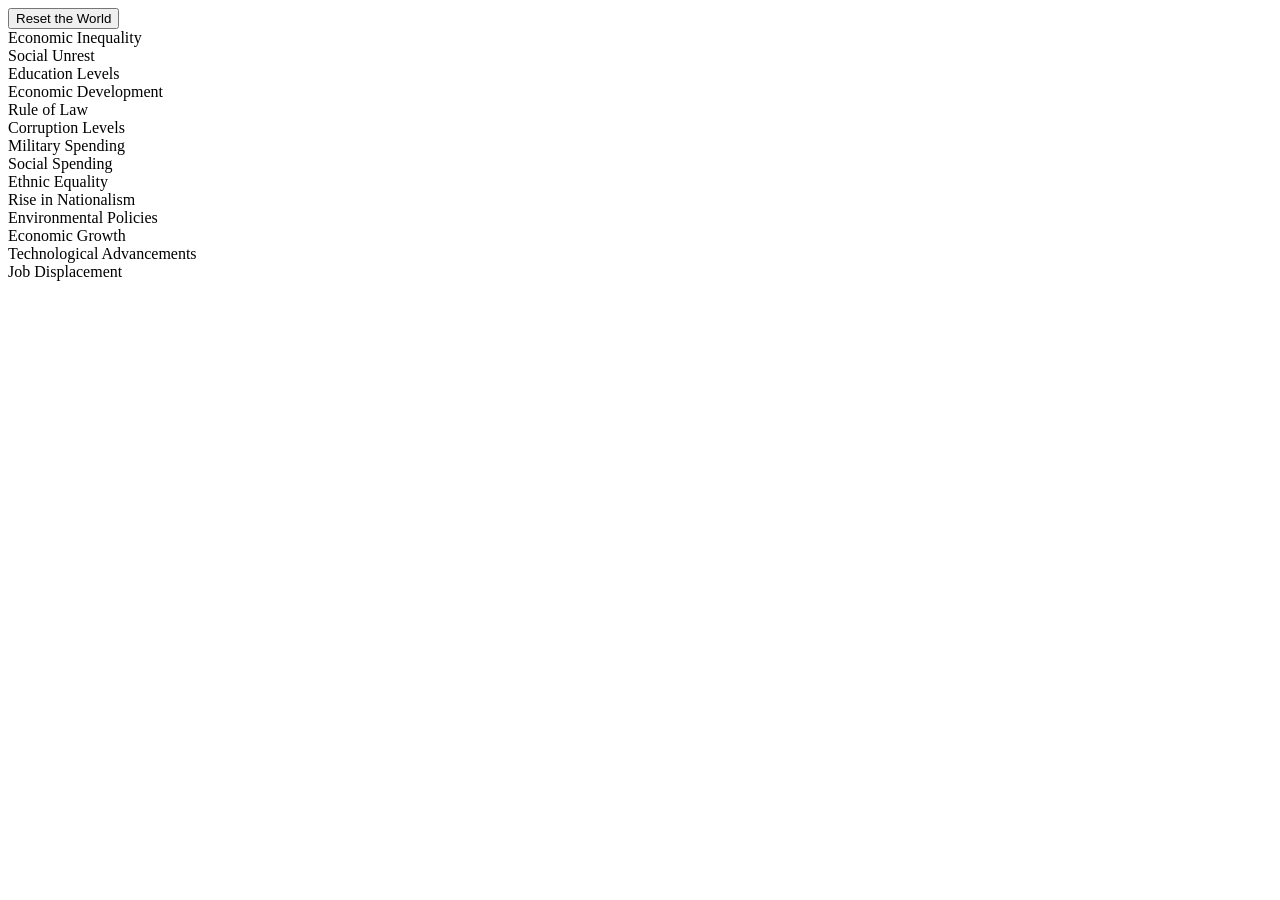
==== index.html @ 7289b60b "Add files via upload" ====
<!DOCTYPE html>
<html>

<head>
    <title>Correlation Inputs</title>
    <link rel="stylesheet" type="text/css" href="styles.css">
</head>

<body>
    <div class="grid-container">

        <div class="grid-item">
            <button onclick="initialFill()">Reset the World</button>
        </div>
        
        <div class="grid-item">
            <div class="capacity-bar bar">
                <div id="EI" class="filled-portion filled"></div>
                <div class="label">Economic Inequality</div>
            </div>
        </div>

        <div class="grid-item">
            <div class="capacity-bar bar">
                <div id="SU" class="filled-portion filled"></div>
                <div class="label">Social Unrest</div>
            </div>
        </div>

        <div class="grid-item">
            <div class="capacity-bar bar">
                <div id="EL" class="filled-portion filled"></div>
                <div class="label">Education Levels</div>
            </div>
        </div>

        <div class="grid-item">
            <div class="capacity-bar bar">
                <div id="ED" class="filled-portion filled"></div>
                <div class="label">Economic Development</div>
            </div>
        </div>

        <div class="grid-item">
            <div class="capacity-bar bar">
                <div id="RL" class="filled-portion filled"></div>
                <div class="label">Rule of Law</div>
            </div>
        </div>

        <div class="grid-item">
            <div class="capacity-bar bar">
                <div id="CL" class="filled-portion filled"></div>
                <div class="label">Corruption Levels</div>
            </div>
        </div>

        <div class="grid-item">
            <div class="capacity-bar bar">
                <div id="MS" class="filled-portion filled"></div>
                <div class="label">Military Spending</div>
            </div>
        </div>

        <div class="grid-item">
            <div class="capacity-bar bar">
                <div id="SS" class="filled-portion filled"></div>
                <div class="label">Social Spending</div>
            </div>
        </div>

        <div class="grid-item">
            <div class="capacity-bar bar">
                <div id="EE" class="filled-portion filled"></div>
                <div class="label">Ethnic Equality</div>
            </div>
        </div>

        <div class="grid-item">
            <div class="capacity-bar bar">
                <div id="RN" class="filled-portion filled"></div>
                <div class="label">Rise in Nationalism</div>
            </div>
        </div>

        <div class="grid-item">
            <div class="capacity-bar bar">
                <div id="EP" class="filled-portion filled"></div>
                <div class="label">Environmental Policies</div>
            </div>
        </div>

        <div class="grid-item">
            <div class="capacity-bar bar">
                <div id="EG" class="filled-portion filled"></div>
                <div class="label">Economic Growth</div>
            </div>
        </div>

        <div class="grid-item">
            <div class="capacity-bar bar">
                <div id="TA" class="filled-portion filled"></div>
                <div class="label">Technological Advancements</div>
            </div>
        </div>

        <div class="grid-item">
            <div class="capacity-bar bar">
                <div id="JD" class="filled-portion filled"></div>
                <div class="label">Job Displacement</div>
            </div>
        </div>

    </div>
    <script src="script.js"></script>
</body>

</html>
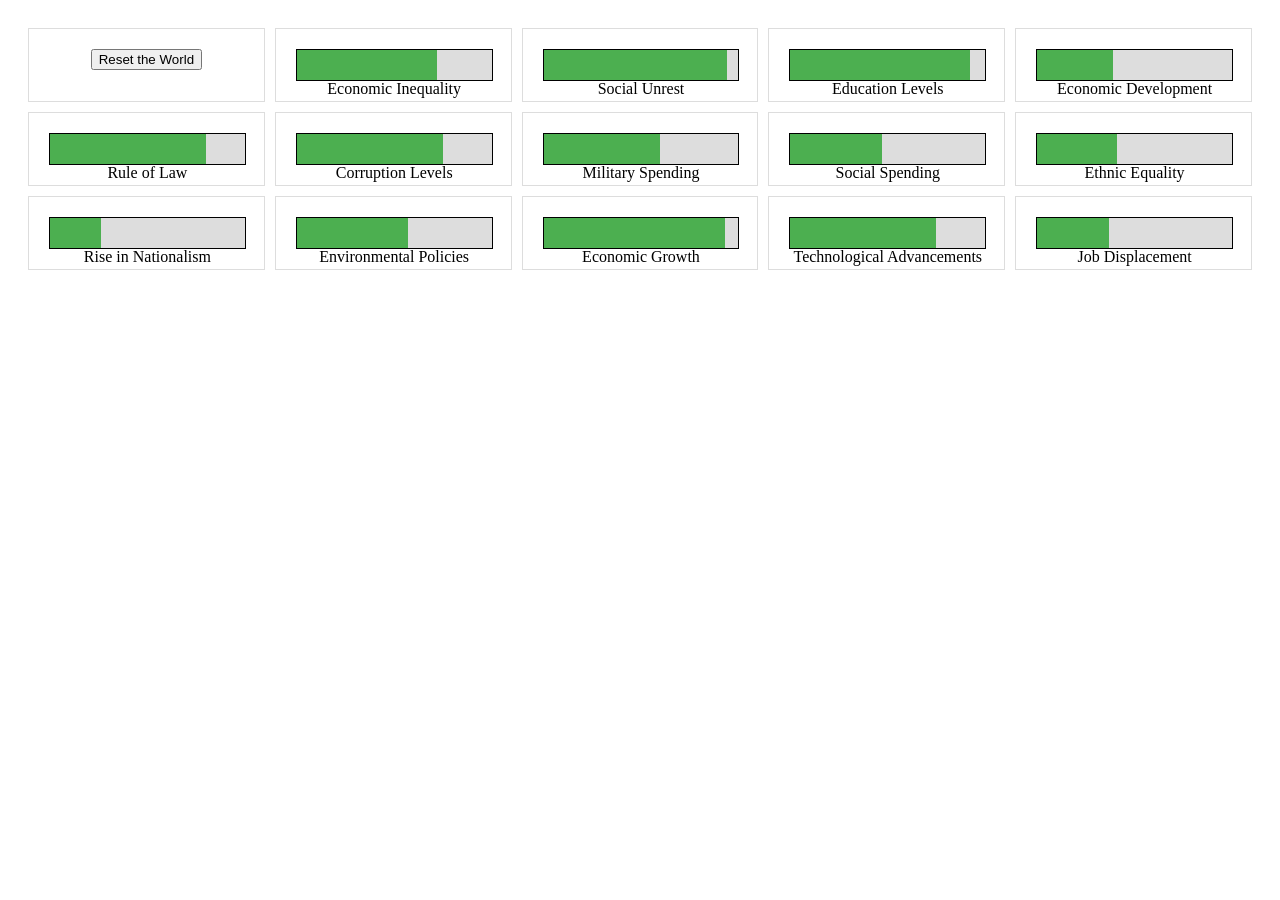
==== commit 53f8d47c: "Add files via upload" ====
--- a/index.html
+++ b/index.html
@@ -1,9 +1,13 @@
 <!DOCTYPE html>
 <html>
+
+
+
 
 <head>
     <title>Correlation Inputs</title>
     <link rel="stylesheet" type="text/css" href="styles.css">
+    <meta name="viewport" content="width=device-width, initial-scale=1.0">
 </head>
 
 <body>
--- a/styles.css
+++ b/styles.css
@@ -0,0 +1,34 @@
+.grid-container {
+    display: grid;
+    grid-gap: 10px;
+    grid-template-columns: repeat(auto-fill, minmax(200px, 1fr));
+    padding: 20px;
+}
+
+.grid-item {
+    border: 1px solid #ddd;
+    padding: 20px;
+    text-align: center;
+}
+
+input {
+    width: 100%;
+    padding: 10px;
+}
+
+.bar {
+    width: 100%;
+    height: 30px;
+    border: 1px solid #000;
+    background-color: #ddd;
+}
+
+.filled {
+    height: 30px;
+    background-color: #4caf50;
+    width: 0;
+}
+
+.label {
+    width: 100%;
+}
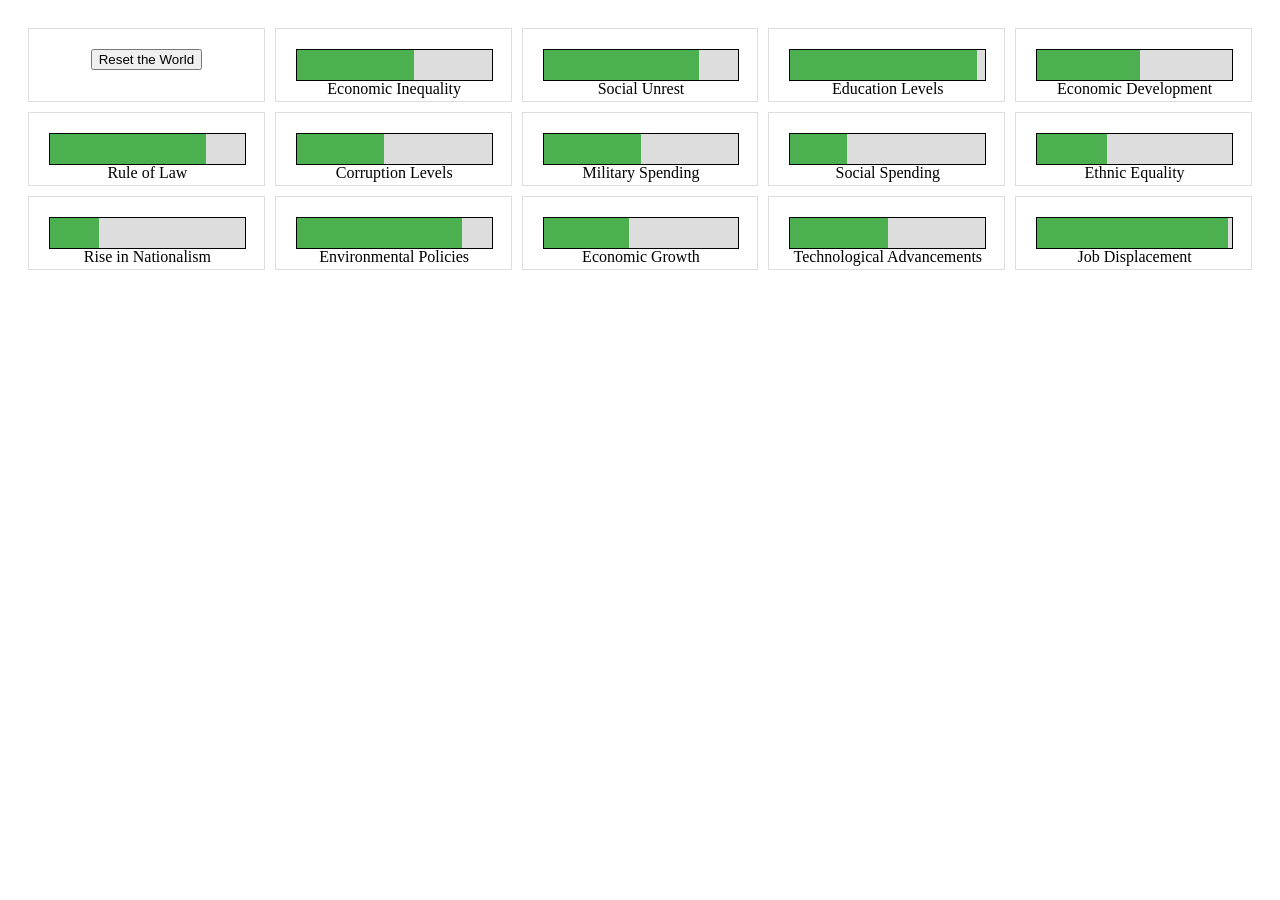
==== commit a40f3046: "Add files via upload" ====
--- a/index.html
+++ b/index.html
@@ -14,7 +14,7 @@
     <div class="grid-container">
 
         <div class="grid-item">
-            <button onclick="initialFill()">Reset the World</button>
+            <button onclick="initialFill()" id="reset">Reset the World</button>
         </div>
         
         <div class="grid-item">
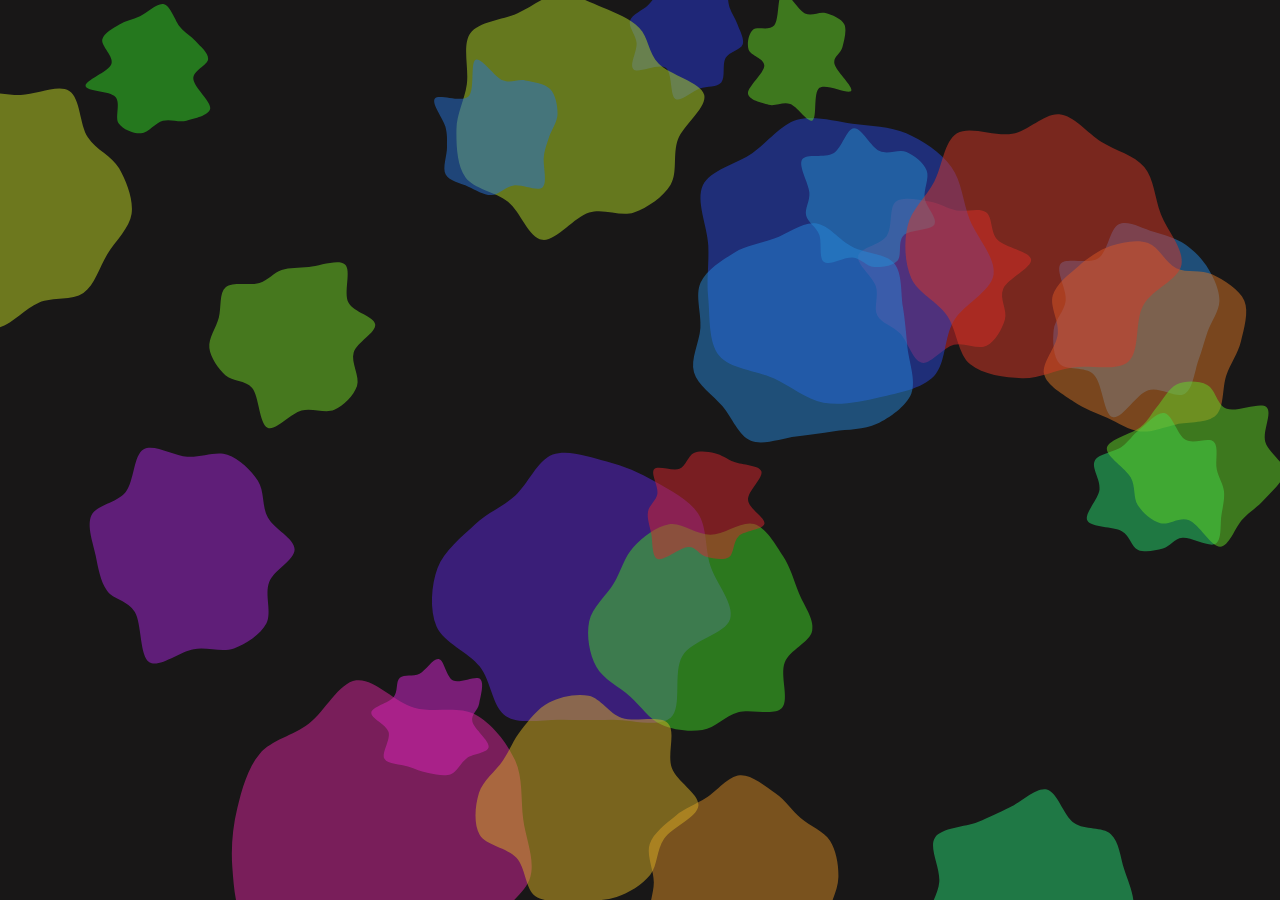
==== commit c5c027b2: "Update and rename biomorphic2.html to index.html" ====
--- a/index.html
+++ b/index.html
@@ -1,122 +1,144 @@
 <!DOCTYPE html>
-<html>
+<html lang="en">
+<head>
+    <meta charset="UTF-8">
+    <title>Animated Biomorphic Pattern - Smooth Shapes</title>
+    <style>
+        /* Ensure the canvas covers the full viewport */
+        body, html {
+            margin: 0;
+            padding: 0;
+            background-color: rgb(24, 23, 23);
+            overflow: hidden;
+        }
+        canvas {
+            display: block;
+        }
+    </style>
+</head>
+<body>
 
+    <!-- Fullscreen Canvas -->
+    <canvas id="canvas"></canvas>
 
+    <script>
+        // Get the canvas element and context
+        const canvas = document.getElementById('canvas');
+        const ctx = canvas.getContext('2d');
 
+        // Resize canvas to fill the browser window dynamically
+        function resizeCanvas() {
+            canvas.width = window.innerWidth;
+            canvas.height = window.innerHeight;
+        }
+        window.addEventListener('resize', resizeCanvas);
+        resizeCanvas();
 
-<head>
-    <title>Correlation Inputs</title>
-    <link rel="stylesheet" type="text/css" href="styles.css">
-    <meta name="viewport" content="width=device-width, initial-scale=1.0">
-</head>
+        // Number of amoeba shapes
+        const amoebaCount = 25;
+        const amoebas = [];
 
-<body>
-    <div class="grid-container">
+        // Create amoeba shapes
+        for (let i = 0; i < amoebaCount; i++) {
+            amoebas.push(createAmoeba());
+        }
 
-        <div class="grid-item">
-            <button onclick="initialFill()" id="reset">Reset the World</button>
-        </div>
-        
-        <div class="grid-item">
-            <div class="capacity-bar bar">
-                <div id="EI" class="filled-portion filled"></div>
-                <div class="label">Economic Inequality</div>
-            </div>
-        </div>
+        // Function to create an amoeba shape
+        function createAmoeba() {
+            const points = [];
+            const pointCount = 16; // Increased number of points for smoother shape
+            const centerX = Math.random() * canvas.width;
+            const centerY = Math.random() * canvas.height;
+            const baseRadius = Math.random() * 100 + 50;
+            const speed = Math.random() * 0.005 + 0.002; // Reduced speed range
+            const offset = Math.random() * 1000;
 
-        <div class="grid-item">
-            <div class="capacity-bar bar">
-                <div id="SU" class="filled-portion filled"></div>
-                <div class="label">Social Unrest</div>
-            </div>
-        </div>
+            // Initialize points
+            for (let i = 0; i < pointCount; i++) {
+                const angle = (Math.PI * 2 / pointCount) * i;
+                points.push({
+                    angle: angle,
+                    baseRadius: baseRadius + Math.random() * 20 - 10,
+                    speed: speed,
+                    offset: offset + i * 10
+                });
+            }
 
-        <div class="grid-item">
-            <div class="capacity-bar bar">
-                <div id="EL" class="filled-portion filled"></div>
-                <div class="label">Education Levels</div>
-            </div>
-        </div>
+            return {
+                centerX: centerX,
+                centerY: centerY,
+                points: points,
+                hue: Math.floor(Math.random() * 360),
+                rotation: Math.random() * Math.PI * 2,
+                rotationSpeed: (Math.random() - 0.5) * 0.002 // Slower rotation
+            };
+        }
 
-        <div class="grid-item">
-            <div class="capacity-bar bar">
-                <div id="ED" class="filled-portion filled"></div>
-                <div class="label">Economic Development</div>
-            </div>
-        </div>
+        // Animation loop
+        function animate() {
+            ctx.clearRect(0, 0, canvas.width, canvas.height);
 
-        <div class="grid-item">
-            <div class="capacity-bar bar">
-                <div id="RL" class="filled-portion filled"></div>
-                <div class="label">Rule of Law</div>
-            </div>
-        </div>
+            // Draw each amoeba
+            for (let amoeba of amoebas) {
+                drawAmoeba(amoeba);
+            }
 
-        <div class="grid-item">
-            <div class="capacity-bar bar">
-                <div id="CL" class="filled-portion filled"></div>
-                <div class="label">Corruption Levels</div>
-            </div>
-        </div>
+            requestAnimationFrame(animate);
+        }
 
-        <div class="grid-item">
-            <div class="capacity-bar bar">
-                <div id="MS" class="filled-portion filled"></div>
-                <div class="label">Military Spending</div>
-            </div>
-        </div>
+        // Function to draw an amoeba shape
+        function drawAmoeba(amoeba) {
+            ctx.save();
+            ctx.translate(amoeba.centerX, amoeba.centerY);
+            ctx.rotate(amoeba.rotation);
+            amoeba.rotation += amoeba.rotationSpeed;
 
-        <div class="grid-item">
-            <div class="capacity-bar bar">
-                <div id="SS" class="filled-portion filled"></div>
-                <div class="label">Social Spending</div>
-            </div>
-        </div>
+            const points = amoeba.points;
+            const timeFactor = 3; // Slower animation
+            const pointPositions = [];
 
-        <div class="grid-item">
-            <div class="capacity-bar bar">
-                <div id="EE" class="filled-portion filled"></div>
-                <div class="label">Ethnic Equality</div>
-            </div>
-        </div>
+            // First, calculate the positions of all points
+            for (let i = 0; i < points.length; i++) {
+                const p = points[i];
 
-        <div class="grid-item">
-            <div class="capacity-bar bar">
-                <div id="RN" class="filled-portion filled"></div>
-                <div class="label">Rise in Nationalism</div>
-            </div>
-        </div>
+                // Calculate the animated radius
+                const radius = p.baseRadius + Math.sin((performance.now() / timeFactor) * p.speed + p.offset) * 10;
 
-        <div class="grid-item">
-            <div class="capacity-bar bar">
-                <div id="EP" class="filled-portion filled"></div>
-                <div class="label">Environmental Policies</div>
-            </div>
-        </div>
+                const x = Math.cos(p.angle) * radius;
+                const y = Math.sin(p.angle) * radius;
 
-        <div class="grid-item">
-            <div class="capacity-bar bar">
-                <div id="EG" class="filled-portion filled"></div>
-                <div class="label">Economic Growth</div>
-            </div>
-        </div>
+                pointPositions.push({ x: x, y: y });
+            }
 
-        <div class="grid-item">
-            <div class="capacity-bar bar">
-                <div id="TA" class="filled-portion filled"></div>
-                <div class="label">Technological Advancements</div>
-            </div>
-        </div>
+            // Now, draw the shape using cubic Bezier curves
+            ctx.beginPath();
+            ctx.moveTo(pointPositions[0].x, pointPositions[0].y);
 
-        <div class="grid-item">
-            <div class="capacity-bar bar">
-                <div id="JD" class="filled-portion filled"></div>
-                <div class="label">Job Displacement</div>
-            </div>
-        </div>
+            for (let i = 0; i < pointPositions.length; i++) {
+                const p0 = pointPositions[i];
+                const p1 = pointPositions[(i + 1) % pointPositions.length];
 
-    </div>
-    <script src="script.js"></script>
+                const p_prev = pointPositions[i === 0 ? pointPositions.length - 1 : i - 1];
+                const p_next = pointPositions[(i + 2) % pointPositions.length];
+
+                const cp1x = p0.x + (p1.x - p_prev.x) / 6;
+                const cp1y = p0.y + (p1.y - p_prev.y) / 6;
+
+                const cp2x = p1.x - (p_next.x - p0.x) / 6;
+                const cp2y = p1.y - (p_next.y - p0.y) / 6;
+
+                ctx.bezierCurveTo(cp1x, cp1y, cp2x, cp2y, p1.x, p1.y);
+            }
+
+            ctx.closePath();
+            ctx.fillStyle = `hsla(${amoeba.hue}, 70%, 50%, 0.5)`;
+            ctx.fill();
+
+            ctx.restore();
+        }
+
+        animate();
+    </script>
+
 </body>
-
-</html>+</html>
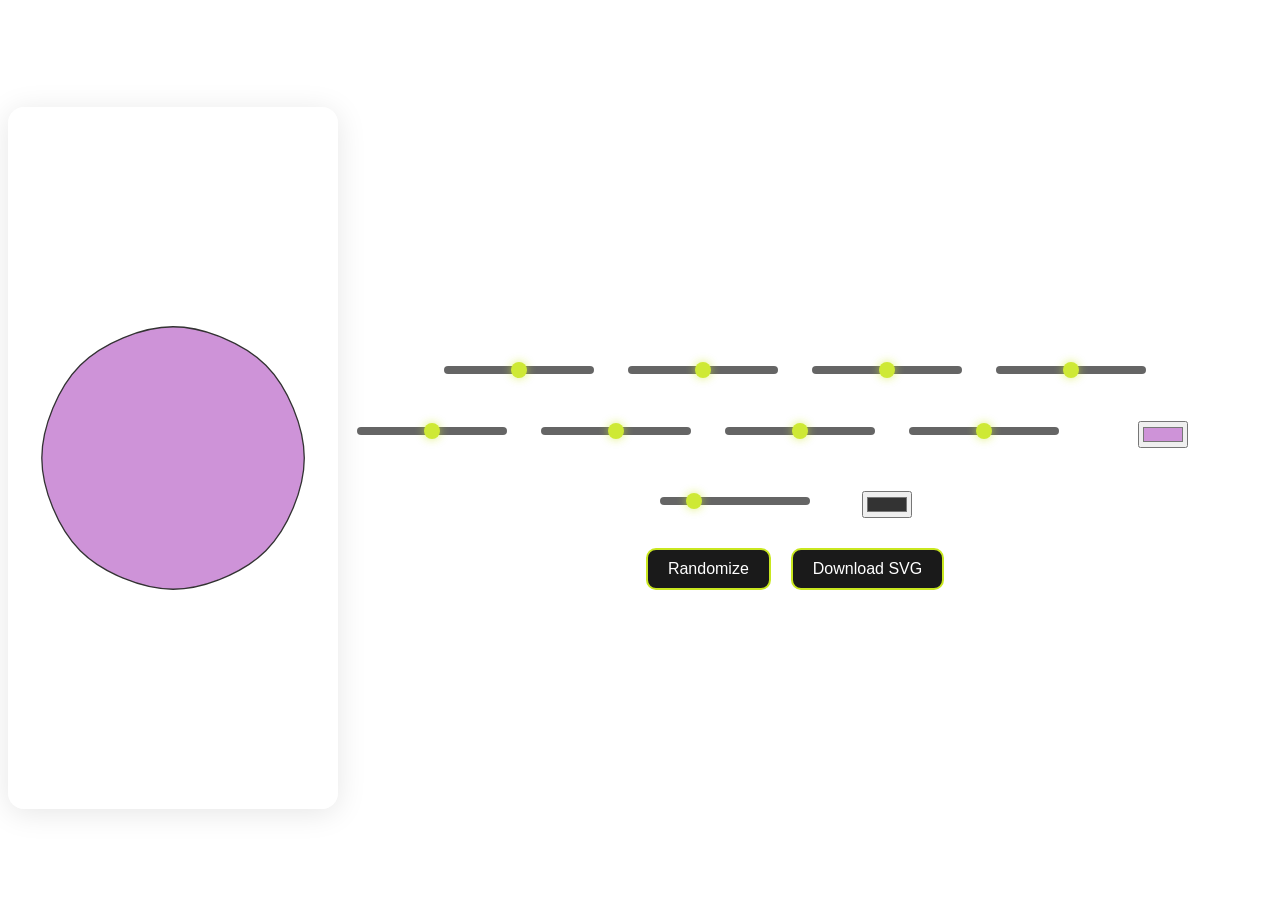
==== commit fc670f35: "Add files via upload" ====
--- a/index.html
+++ b/index.html
@@ -2,143 +2,94 @@
 <html lang="en">
 <head>
     <meta charset="UTF-8">
-    <title>Animated Biomorphic Pattern - Smooth Shapes</title>
-    <style>
-        /* Ensure the canvas covers the full viewport */
-        body, html {
-            margin: 0;
-            padding: 0;
-            background-color: rgb(24, 23, 23);
-            overflow: hidden;
-        }
-        canvas {
-            display: block;
-        }
-    </style>
+    <title>Amoeba Shape Creator</title>
+    <link rel="stylesheet" href="styles.css">
 </head>
 <body>
 
-    <!-- Fullscreen Canvas -->
-    <canvas id="canvas"></canvas>
+    <!-- SVG Container -->
+    <svg id="amoeba">
+        <!-- Path for the Amoeba Shape -->
+        <path id="amoeba-path" stroke="#333" stroke-width="2"/>
+    </svg>
 
-    <script>
-        // Get the canvas element and context
-        const canvas = document.getElementById('canvas');
-        const ctx = canvas.getContext('2d');
+    <!-- Controls -->
+    <div class="controls">
+        <!-- Sliders for Control -->
+        <div class="sliders">
+            <!-- Top -->
+            <div class="slider-container">
+                <label for="top-slider">Top</label>
+                <input type="range" id="top-slider" min="-200" max="200" value="0">
+            </div>
+            <!-- Top-Right -->
+            <div class="slider-container">
+                <label for="top-right-slider">Top-Right</label>
+                <input type="range" id="top-right-slider" min="-200" max="200" value="0">
+            </div>
+            <!-- Right -->
+            <div class="slider-container">
+                <label for="right-slider">Right</label>
+                <input type="range" id="right-slider" min="-200" max="200" value="0">
+            </div>
+            <!-- Bottom-Right -->
+            <div class="slider-container">
+                <label for="bottom-right-slider">Bottom-Right</label>
+                <input type="range" id="bottom-right-slider" min="-200" max="200" value="0">
+            </div>
+            <!-- Bottom -->
+            <div class="slider-container">
+                <label for="bottom-slider">Bottom</label>
+                <input type="range" id="bottom-slider" min="-200" max="200" value="0">
+            </div>
+            <!-- Bottom-Left -->
+            <div class="slider-container">
+                <label for="bottom-left-slider">Bottom-Left</label>
+                <input type="range" id="bottom-left-slider" min="-200" max="200" value="0">
+            </div>
+            <!-- Left -->
+            <div class="slider-container">
+                <label for="left-slider">Left</label>
+                <input type="range" id="left-slider" min="-200" max="200" value="0">
+            </div>
+            <!-- Top-Left -->
+            <div class="slider-container">
+                <label for="top-left-slider">Top-Left</label>
+                <input type="range" id="top-left-slider" min="-200" max="200" value="0">
+            </div>
 
-        // Resize canvas to fill the browser window dynamically
-        function resizeCanvas() {
-            canvas.width = window.innerWidth;
-            canvas.height = window.innerHeight;
-        }
-        window.addEventListener('resize', resizeCanvas);
-        resizeCanvas();
+            <!-- Color Picker for Amoeba Body -->
+            <div class="slider-container">
+                <label for="fill-color-picker">Amoeba Body Color</label>
+                <input type="color" id="fill-color-picker" value=#ce93d8>
+            </div>
 
-        // Number of amoeba shapes
-        const amoebaCount = 25;
-        const amoebas = [];
+            <!-- Stroke Width Slider -->
+            <div class="slider-container">
+                <label for="stroke-width-slider">Border Width</label>
+                <input type="range" id="stroke-width-slider" min="0" max="10" value="2">
+            </div>
 
-        // Create amoeba shapes
-        for (let i = 0; i < amoebaCount; i++) {
-            amoebas.push(createAmoeba());
-        }
+            <!-- Stroke Color Picker -->
+            <div class="slider-container">
+                <label for="stroke-color-picker">Border Color</label>
+                <input type="color" id="stroke-color-picker" value="#333333">
+            </div>
+        </div>
 
-        // Function to create an amoeba shape
-        function createAmoeba() {
-            const points = [];
-            const pointCount = 16; // Increased number of points for smoother shape
-            const centerX = Math.random() * canvas.width;
-            const centerY = Math.random() * canvas.height;
-            const baseRadius = Math.random() * 100 + 50;
-            const speed = Math.random() * 0.005 + 0.002; // Reduced speed range
-            const offset = Math.random() * 1000;
+        <!-- Buttons -->
+        <div class="buttons">
+            <button id="randomize-button">Randomize</button>
+            <button id="download-button">Download SVG</button>
+        </div>
+    </div>
 
-            // Initialize points
-            for (let i = 0; i < pointCount; i++) {
-                const angle = (Math.PI * 2 / pointCount) * i;
-                points.push({
-                    angle: angle,
-                    baseRadius: baseRadius + Math.random() * 20 - 10,
-                    speed: speed,
-                    offset: offset + i * 10
-                });
-            }
+     <!-- Background Video -->
+     <video autoplay muted loop class="video-bg">
+        <source src="background.mp4" type="video/mp4">
+        Your browser does not support the video tag.
+    </video>
 
-            return {
-                centerX: centerX,
-                centerY: centerY,
-                points: points,
-                hue: Math.floor(Math.random() * 360),
-                rotation: Math.random() * Math.PI * 2,
-                rotationSpeed: (Math.random() - 0.5) * 0.002 // Slower rotation
-            };
-        }
-
-        // Animation loop
-        function animate() {
-            ctx.clearRect(0, 0, canvas.width, canvas.height);
-
-            // Draw each amoeba
-            for (let amoeba of amoebas) {
-                drawAmoeba(amoeba);
-            }
-
-            requestAnimationFrame(animate);
-        }
-
-        // Function to draw an amoeba shape
-        function drawAmoeba(amoeba) {
-            ctx.save();
-            ctx.translate(amoeba.centerX, amoeba.centerY);
-            ctx.rotate(amoeba.rotation);
-            amoeba.rotation += amoeba.rotationSpeed;
-
-            const points = amoeba.points;
-            const timeFactor = 3; // Slower animation
-            const pointPositions = [];
-
-            // First, calculate the positions of all points
-            for (let i = 0; i < points.length; i++) {
-                const p = points[i];
-
-                // Calculate the animated radius
-                const radius = p.baseRadius + Math.sin((performance.now() / timeFactor) * p.speed + p.offset) * 10;
-
-                const x = Math.cos(p.angle) * radius;
-                const y = Math.sin(p.angle) * radius;
-
-                pointPositions.push({ x: x, y: y });
-            }
-
-            // Now, draw the shape using cubic Bezier curves
-            ctx.beginPath();
-            ctx.moveTo(pointPositions[0].x, pointPositions[0].y);
-
-            for (let i = 0; i < pointPositions.length; i++) {
-                const p0 = pointPositions[i];
-                const p1 = pointPositions[(i + 1) % pointPositions.length];
-
-                const p_prev = pointPositions[i === 0 ? pointPositions.length - 1 : i - 1];
-                const p_next = pointPositions[(i + 2) % pointPositions.length];
-
-                const cp1x = p0.x + (p1.x - p_prev.x) / 6;
-                const cp1y = p0.y + (p1.y - p_prev.y) / 6;
-
-                const cp2x = p1.x - (p_next.x - p0.x) / 6;
-                const cp2y = p1.y - (p_next.y - p0.y) / 6;
-
-                ctx.bezierCurveTo(cp1x, cp1y, cp2x, cp2y, p1.x, p1.y);
-            }
-
-            ctx.closePath();
-            ctx.fillStyle = `hsla(${amoeba.hue}, 70%, 50%, 0.5)`;
-            ctx.fill();
-
-            ctx.restore();
-        }
-
-        animate();
-    </script>
-
+    <script src="script.js"></script>
 </body>
 </html>
--- a/styles.css
+++ b/styles.css
@@ -0,0 +1,132 @@
+/* styles.css */
+
+body {
+    display: flex;
+    flex-direction: row; /* Changed from column to row to align sliders and SVG side by side */
+    justify-content: center;
+    align-items: center;
+    height: 100vh; /* Ensure the content takes full viewport height */
+    font-family: Arial, sans-serif;
+}
+
+/* Video Background */
+.video-bg {
+    position: fixed; /* Ensure the video stays fixed in the background */
+    top: 0;
+    left: 0;
+    width: 100%;
+    height: 100%;
+    object-fit: cover;
+    z-index: -1; /* Send the video behind the content */
+}
+
+svg {
+    width: 700px;
+    height: 700px;
+    background: rgba(255, 255, 255, 0.24);
+    border-radius: 16px;
+    box-shadow: 0 4px 30px rgba(0, 0, 0, 0.1);
+    backdrop-filter: blur(5px);
+    -webkit-backdrop-filter: blur(5px);
+    border: 1px solid rgba(255, 255, 255, 0.3);
+}
+
+#amoeba-path {
+    /*fill: rgba(201, 231, 32); /* Semi-transparent fill */
+    /*stroke: #333;
+    stroke-width: 1;*/
+}
+
+.controls {
+    display: flex;
+    flex-direction: column;
+    align-items: flex-start; /* Align sliders to the left */
+    margin-right: 20px; /* Add some space between the sliders and the SVG */
+}
+
+.sliders {
+    display: flex;
+    flex-wrap: wrap;
+    justify-content: center;
+}
+
+.slider-container {
+    margin: 10px 15px;
+    text-align: center;
+}
+
+/* Updated Slider Styling */
+input[type="range"] {
+    -webkit-appearance: none;
+    appearance: none;
+    width: 150px;
+    height: 8px;
+    background: #555; /* Dark background to match the theme */
+    border-radius: 5px;
+    outline: none;
+    opacity: 0.9;
+    transition: background 0.3s;
+}
+
+input[type="range"]::-webkit-slider-thumb {
+    -webkit-appearance: none;
+    appearance: none;
+    width: 16px;
+    height: 16px;
+    background: #c9e720; /* Bright color for the thumb */
+    border-radius: 50%;
+    cursor: pointer;
+    box-shadow: 0 0 10px rgba(201, 231, 32, 0.7); /* Glow effect to make the thumb stand out */
+    transition: background 0.3s, box-shadow 0.3s;
+}
+
+input[type="range"]::-webkit-slider-thumb:hover {
+    background: #ffff00; /* Brighter color on hover */
+    box-shadow: 0 0 15px rgba(255, 255, 0, 1); /* Stronger glow on hover */
+}
+
+input[type="range"]::-moz-range-thumb {
+    width: 16px;
+    height: 16px;
+    background: #c9e720;
+    border-radius: 50%;
+    cursor: pointer;
+    box-shadow: 0 0 10px rgba(201, 231, 32, 0.7);
+    transition: background 0.3s, box-shadow 0.3s;
+}
+
+input[type="range"]::-moz-range-thumb:hover {
+    background: #ffff00;
+    box-shadow: 0 0 15px rgba(255, 255, 0, 1);
+}
+
+/* Updated Button Styling */
+.buttons {
+    margin-top: 20px;
+    display: flex;
+    justify-content: center; /* Center the buttons horizontally */
+    width: 100%; /* Make the buttons container take full width of the controls */
+}
+
+button {
+    margin: 0 10px;
+    padding: 10px 20px;
+    font-size: 16px;
+    cursor: pointer;
+    background-color: #1a1a1a; /* Dark button background */
+    color: #ffffff; /* White text for contrast */
+    border: 2px solid #c9e720; /* Border to match slider thumb */
+    border-radius: 10px;
+    transition: background-color 0.3s, box-shadow 0.3s;
+}
+
+button:hover {
+    background-color: #333; /* Slightly lighter on hover */
+    box-shadow: 0 0 15px rgba(201, 231, 32, 0.7); /* Glow effect matching the slider */
+}
+
+label {
+    display: block;
+    margin-bottom: 5px;
+    color: #fff; /* Changed label color for contrast */
+}
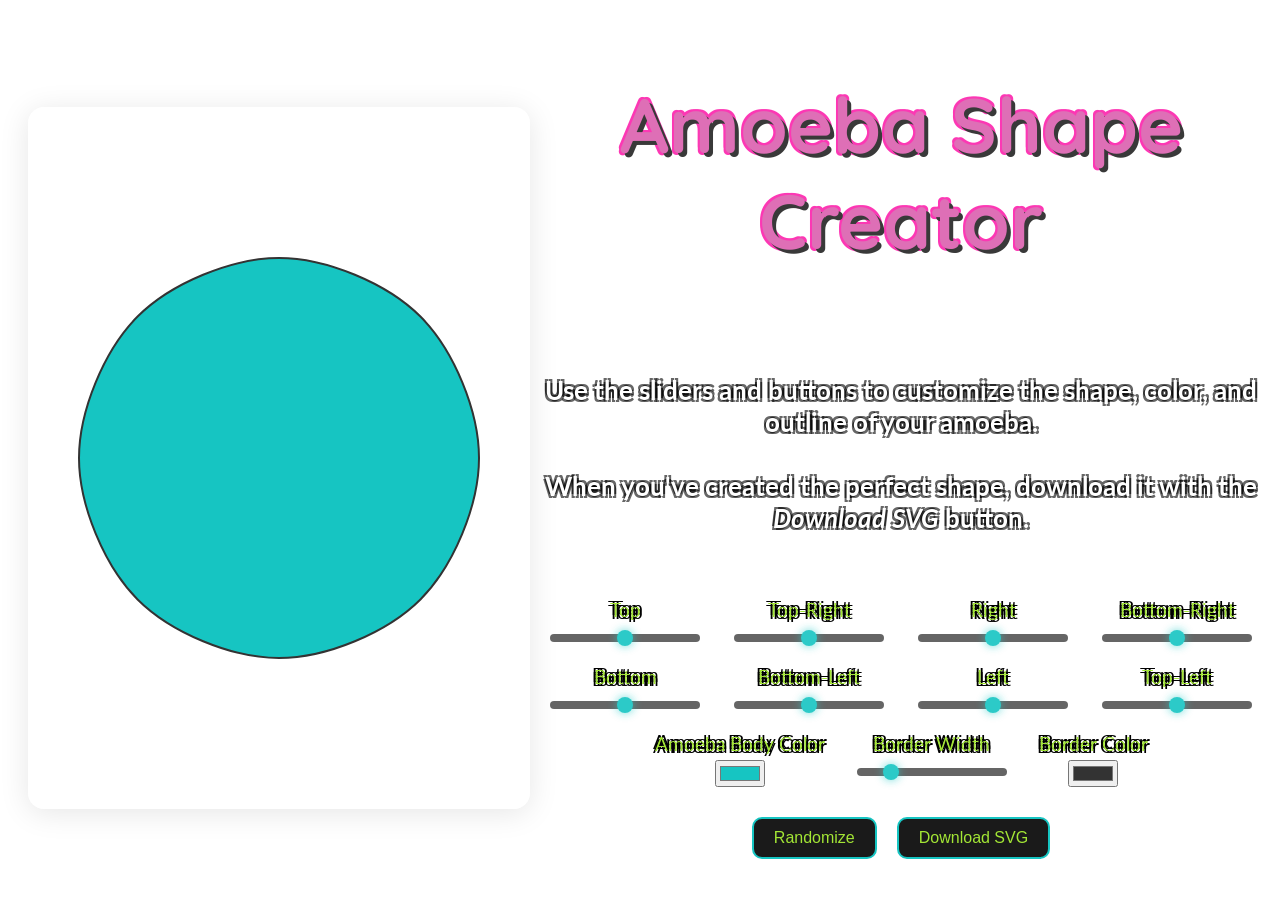
==== commit 5c086336: "Add files via upload" ====
--- a/index.html
+++ b/index.html
@@ -3,6 +3,8 @@
 <head>
     <meta charset="UTF-8">
     <title>Amoeba Shape Creator</title>
+    <link href="https://fonts.googleapis.com/css2?family=Quicksand:wght@300;400;500;700&display=swap" rel="stylesheet"> <!-- Google Fonts Link -->
+    <link href="https://fonts.googleapis.com/css2?family=Lato:wght@300;400;700&display=swap" rel="stylesheet">
     <link rel="stylesheet" href="styles.css">
 </head>
 <body>
@@ -14,6 +16,14 @@
     </svg>
 
     <!-- Controls -->
+    <div class="site_name">
+        <h1>Amoeba Shape Creator</h1>
+    </div>
+
+    <div class="instructions">
+        <h2>Use the sliders and buttons to customize the shape, color, and outline of your amoeba.<br><br>When you've created the perfect shape, download it with the <em>Download SVG</em> button.</h2>
+    </div>
+
     <div class="controls">
         <!-- Sliders for Control -->
         <div class="sliders">
@@ -61,7 +71,7 @@
             <!-- Color Picker for Amoeba Body -->
             <div class="slider-container">
                 <label for="fill-color-picker">Amoeba Body Color</label>
-                <input type="color" id="fill-color-picker" value=#ce93d8>
+                <input type="color" id="fill-color-picker" value=#16C5C2>
             </div>
 
             <!-- Stroke Width Slider -->
--- a/styles.css
+++ b/styles.css
@@ -1,12 +1,13 @@
 /* styles.css */
 
 body {
-    display: flex;
-    flex-direction: row; /* Changed from column to row to align sliders and SVG side by side */
+    display: grid;
+    grid-template-columns: auto auto; /* Two columns: one for the SVG, one for controls */
+    grid-template-rows: auto auto auto auto; /* Two rows: one for the site name and one for the sliders */
     justify-content: center;
     align-items: center;
-    height: 100vh; /* Ensure the content takes full viewport height */
-    font-family: Arial, sans-serif;
+    height: 100vh;
+    font-family: 'Lato', sans-serif; /* Example using Lato */
 }
 
 /* Video Background */
@@ -21,8 +22,11 @@
 }
 
 svg {
-    width: 700px;
+    grid-column: 1; /* SVG in the first column */
+    grid-row: span 4; /* SVG in the second row */
+    width: 500px;
     height: 700px;
+    margin-left: 20px;
     background: rgba(255, 255, 255, 0.24);
     border-radius: 16px;
     box-shadow: 0 4px 30px rgba(0, 0, 0, 0.1);
@@ -37,11 +41,40 @@
     stroke-width: 1;*/
 }
 
+.site_name {
+    grid-column: 2;
+    grid-row: 1;
+    text-align: center;
+    font-size: 2.4em;
+    font-family: 'Quicksand', sans-serif;
+    color: #d64ba4;
+    text-shadow: 
+        4px 4px 0 #080808,  /* Right and down */
+        -2px 2px 0 #fc07a2, /* Left and down */
+        2px -2px 0 #fc07a2, /* Right and up */
+        -2px -2px 0 #fc07a2; /* Left and up */
+    opacity: 0.8; /* 70% opaque text */
+}
+
+.instructions {
+    grid-column: 2;
+    grid-row: 2;
+    text-align: center;
+    color:rgba(255, 255, 255, 1); 
+    font-size: 1.1em;
+    text-shadow: 
+        2px 2px 0 rgba(0, 0, 0, 0.6),  /* Right and down */
+        -2px 2px 0 rgba(0, 0, 0, 0.6), /* Left and down */
+        2px -2px 0 rgba(0, 0, 0, 0.6), /* Right and up */
+        -2px -2px 0 rgba(0, 0, 0, 0.6); /* Left and up */
+}
+
 .controls {
     display: flex;
     flex-direction: column;
-    align-items: flex-start; /* Align sliders to the left */
-    margin-right: 20px; /* Add some space between the sliders and the SVG */
+    align-items: center;
+    grid-column: 2; /* Place controls in the second column */
+    grid-row: 3; /* Place controls in the second row */
 }
 
 .sliders {
@@ -73,31 +106,31 @@
     appearance: none;
     width: 16px;
     height: 16px;
-    background: #c9e720; /* Bright color for the thumb */
+    background: #16C5C2; /* Bright color for the thumb */
     border-radius: 50%;
     cursor: pointer;
-    box-shadow: 0 0 10px rgba(201, 231, 32, 0.7); /* Glow effect to make the thumb stand out */
+    box-shadow: 0 0 10px rgba(22, 197, 194, 0.7); /* Glow effect to make the thumb stand out */
     transition: background 0.3s, box-shadow 0.3s;
 }
 
 input[type="range"]::-webkit-slider-thumb:hover {
-    background: #ffff00; /* Brighter color on hover */
-    box-shadow: 0 0 15px rgba(255, 255, 0, 1); /* Stronger glow on hover */
+    background: #16C5C2; /* Brighter color on hover */
+    box-shadow: 0 0 15px rgba(22, 197, 194, 1); /* Stronger glow on hover */
 }
 
 input[type="range"]::-moz-range-thumb {
     width: 16px;
     height: 16px;
-    background: #c9e720;
+    background: #16C5C2;
     border-radius: 50%;
     cursor: pointer;
-    box-shadow: 0 0 10px rgba(201, 231, 32, 0.7);
+    box-shadow: 0 0 10px rgba(22, 197, 194, 0.7);
     transition: background 0.3s, box-shadow 0.3s;
 }
 
 input[type="range"]::-moz-range-thumb:hover {
-    background: #ffff00;
-    box-shadow: 0 0 15px rgba(255, 255, 0, 1);
+    background: #16C5C2;
+    box-shadow: 0 0 15px rgba(22, 197, 194, 1);
 }
 
 /* Updated Button Styling */
@@ -114,19 +147,29 @@
     font-size: 16px;
     cursor: pointer;
     background-color: #1a1a1a; /* Dark button background */
-    color: #ffffff; /* White text for contrast */
-    border: 2px solid #c9e720; /* Border to match slider thumb */
+    color: #a3e635; /* White text for contrast */
+    border: 2px solid #16C5C2; /* Border to match slider thumb */
     border-radius: 10px;
     transition: background-color 0.3s, box-shadow 0.3s;
 }
 
 button:hover {
     background-color: #333; /* Slightly lighter on hover */
-    box-shadow: 0 0 15px rgba(201, 231, 32, 0.7); /* Glow effect matching the slider */
+    box-shadow: 0 0 15px rgba(22, 197, 194, 0.7); /* Glow effect matching the slider */
+}
+
+#fill-color-picker:hover, #stroke-color-picker:hover {
+    box-shadow: 0 0 15px rgba(22, 197, 194, 0.7);
 }
 
 label {
     display: block;
     margin-bottom: 5px;
-    color: #fff; /* Changed label color for contrast */
+    font-size: 1.2em;
+    color: #a3e635; /* Changed label color for contrast */
+    text-shadow: 
+        2px 2px 0 #000,  /* Right and down */
+        -2px 2px 0 #000, /* Left and down */
+        2px -2px 0 #000, /* Right and up */
+        -2px -2px 0 #000; /* Left and up */
 }
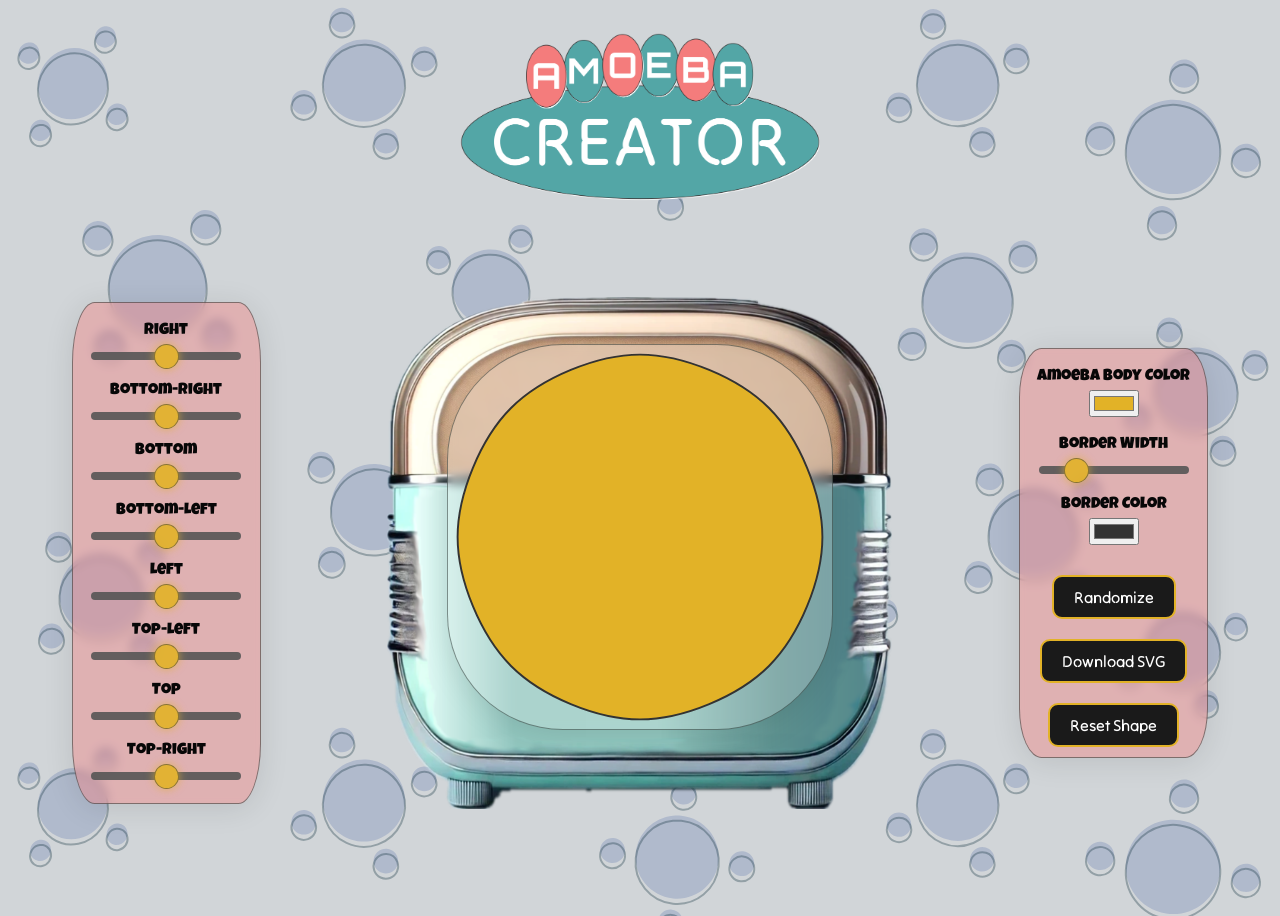
==== commit eae023d3: "Add files via upload" ====
--- a/index.html
+++ b/index.html
@@ -3,11 +3,28 @@
 <head>
     <meta charset="UTF-8">
     <title>Amoeba Shape Creator</title>
+    <link rel="preconnect" href="https://fonts.googleapis.com">
+    <link rel="preconnect" href="https://fonts.gstatic.com" crossorigin>
+    <link href="https://fonts.googleapis.com/css2?family=Luckiest+Guy&family=Tilt+Neon&display=swap" rel="stylesheet">
     <link href="https://fonts.googleapis.com/css2?family=Quicksand:wght@300;400;500;700&display=swap" rel="stylesheet"> <!-- Google Fonts Link -->
     <link href="https://fonts.googleapis.com/css2?family=Lato:wght@300;400;700&display=swap" rel="stylesheet">
     <link rel="stylesheet" href="styles.css">
 </head>
 <body>
+
+    <div class="site_name">
+        
+        <img src="title.png" alt="SVG Image">
+      
+</div>
+
+<!--<div class="instructions">
+  <h2>Use the sliders and buttons to customize the shape, color, and outline of your amoeba.<br><br>When you've created the perfect shape, download it with the <em>Download SVG</em> button.</h2>
+</div>-->
+
+<div id="radio">
+
+    <div></div>
 
     <!-- SVG Container -->
     <svg id="amoeba">
@@ -15,90 +32,104 @@
         <path id="amoeba-path" stroke="#333" stroke-width="2"/>
     </svg>
 
-    <!-- Controls -->
-    <div class="site_name">
-        <h1>Amoeba Shape Creator</h1>
+
+</div>
+
+<div id="sliders-1" class="controls">
+    <!-- Sliders for Control -->
+    <div class="sliders">
+        <!-- Top -->
+        <div class="slider-container">
+            <label for="top-slider">Right</label>
+            <input type="range" id="top-slider" min="-200" max="200" value="0">
+        </div>
+        <!-- Top-Right -->
+        <div class="slider-container">
+            <label for="top-right-slider">Bottom-Right</label>
+            <input type="range" id="top-right-slider" min="-200" max="200" value="0">
+        </div>
+        <!-- Right -->
+        <div class="slider-container">
+            <label for="right-slider">Bottom</label>
+            <input type="range" id="right-slider" min="-200" max="200" value="0">
+        </div>
+        <!-- Bottom-Right -->
+        <div class="slider-container">
+            <label for="bottom-right-slider">Bottom-Left</label>
+            <input type="range" id="bottom-right-slider" min="-200" max="200" value="0">
+        </div>
+
+        <!-- Bottom -->
+        <div class="slider-container">
+            <label for="bottom-slider">Left</label>
+            <input type="range" id="bottom-slider" min="-200" max="200" value="0">
+        </div>
+        <!-- Bottom-Left -->
+        <div class="slider-container">
+            <label for="bottom-left-slider">Top-Left</label>
+            <input type="range" id="bottom-left-slider" min="-200" max="200" value="0">
+        </div>
+        <!-- Left -->
+        <div class="slider-container">
+            <label for="left-slider">Top</label>
+            <input type="range" id="left-slider" min="-200" max="200" value="0">
+        </div>
+        <!-- Top-Left -->
+        <div class="slider-container">
+            <label for="top-left-slider">Top-Right</label>
+            <input type="range" id="top-left-slider" min="-200" max="200" value="0">
+        </div>
+
+
     </div>
 
-    <div class="instructions">
-        <h2>Use the sliders and buttons to customize the shape, color, and outline of your amoeba.<br><br>When you've created the perfect shape, download it with the <em>Download SVG</em> button.</h2>
-    </div>
+</div>
 
-    <div class="controls">
-        <!-- Sliders for Control -->
-        <div class="sliders">
-            <!-- Top -->
-            <div class="slider-container">
-                <label for="top-slider">Top</label>
-                <input type="range" id="top-slider" min="-200" max="200" value="0">
-            </div>
-            <!-- Top-Right -->
-            <div class="slider-container">
-                <label for="top-right-slider">Top-Right</label>
-                <input type="range" id="top-right-slider" min="-200" max="200" value="0">
-            </div>
-            <!-- Right -->
-            <div class="slider-container">
-                <label for="right-slider">Right</label>
-                <input type="range" id="right-slider" min="-200" max="200" value="0">
-            </div>
-            <!-- Bottom-Right -->
-            <div class="slider-container">
-                <label for="bottom-right-slider">Bottom-Right</label>
-                <input type="range" id="bottom-right-slider" min="-200" max="200" value="0">
-            </div>
-            <!-- Bottom -->
-            <div class="slider-container">
-                <label for="bottom-slider">Bottom</label>
-                <input type="range" id="bottom-slider" min="-200" max="200" value="0">
-            </div>
-            <!-- Bottom-Left -->
-            <div class="slider-container">
-                <label for="bottom-left-slider">Bottom-Left</label>
-                <input type="range" id="bottom-left-slider" min="-200" max="200" value="0">
-            </div>
-            <!-- Left -->
-            <div class="slider-container">
-                <label for="left-slider">Left</label>
-                <input type="range" id="left-slider" min="-200" max="200" value="0">
-            </div>
-            <!-- Top-Left -->
-            <div class="slider-container">
-                <label for="top-left-slider">Top-Left</label>
-                <input type="range" id="top-left-slider" min="-200" max="200" value="0">
-            </div>
+<div id="sliders-2" class="controls">
+    <!-- Sliders for Control -->
+    <div class="sliders">
 
-            <!-- Color Picker for Amoeba Body -->
-            <div class="slider-container">
-                <label for="fill-color-picker">Amoeba Body Color</label>
-                <input type="color" id="fill-color-picker" value=#16C5C2>
-            </div>
-
-            <!-- Stroke Width Slider -->
-            <div class="slider-container">
-                <label for="stroke-width-slider">Border Width</label>
-                <input type="range" id="stroke-width-slider" min="0" max="10" value="2">
-            </div>
-
-            <!-- Stroke Color Picker -->
-            <div class="slider-container">
-                <label for="stroke-color-picker">Border Color</label>
-                <input type="color" id="stroke-color-picker" value="#333333">
-            </div>
+        
+        
+        <!-- Color Picker for Amoeba Body -->
+        <div class="slider-container">
+            <label for="fill-color-picker">Amoeba Body Color</label>
+            <input type="color" id="fill-color-picker" value=#E2B227>
         </div>
 
-        <!-- Buttons -->
-        <div class="buttons">
-            <button id="randomize-button">Randomize</button>
-            <button id="download-button">Download SVG</button>
+        <!-- Stroke Width Slider -->
+        <div class="slider-container">
+            <label for="stroke-width-slider">Border Width</label>
+            <input type="range" id="stroke-width-slider" min="0" max="10" value="2">
+        </div>
+
+        <!-- Stroke Color Picker -->
+        <div class="slider-container">
+            <label for="stroke-color-picker">Border Color</label>
+            <input type="color" id="stroke-color-picker" value="#333333">
         </div>
     </div>
 
+    <!-- Buttons -->
+    <div class="buttons">
+        <button id="randomize-button">Randomize</button>
+    </div>
+
+    <div class="buttons">
+        <button id="download-button">Download SVG</button>
+    </div>
+
+    <div class="buttons">
+        <button id="reset-button">Reset Shape</button>
+    </div>
+</div>
+
+
      <!-- Background Video -->
-     <video autoplay muted loop class="video-bg">
+     <!--<video autoplay muted loop class="video-bg">
         <source src="background.mp4" type="video/mp4">
         Your browser does not support the video tag.
-    </video>
+    </video>-->
 
     <script src="script.js"></script>
 </body>
--- a/styles.css
+++ b/styles.css
@@ -2,38 +2,63 @@
 
 body {
     display: grid;
-    grid-template-columns: auto auto; /* Two columns: one for the SVG, one for controls */
+    grid-template-columns: 20% 60% 20%; /* Two columns: one for the SVG, one for controls */
     grid-template-rows: auto auto auto auto; /* Two rows: one for the site name and one for the sliders */
     justify-content: center;
     align-items: center;
+    place-items: center;
     height: 100vh;
     font-family: 'Lato', sans-serif; /* Example using Lato */
-}
-
-/* Video Background */
-.video-bg {
-    position: fixed; /* Ensure the video stays fixed in the background */
-    top: 0;
-    left: 0;
-    width: 100%;
-    height: 100%;
-    object-fit: cover;
-    z-index: -1; /* Send the video behind the content */
+    background-image: url("backdrop_lighter.svg");
+    background-size: contain;
+}
+
+.site_name {
+    grid-column: 2;
+    grid-row: 1;
+    text-align: center;
+    width: 100%;      /* Ensures the div takes the full width of the cell */
+    height: auto;     /* Allows the height to adjust automatically */
+    display: flex;    /* Flexbox for centering */
+    justify-content: center; /* Horizontally center the image */
+    align-items: center; /* Vertically center the image */
+}
+
+.site_name img {
+    max-width: 50%;   /* Ensures the image never exceeds the width of the div */
+    height: auto;      /* Maintains the aspect ratio */
+    max-height: 100vh; /* Ensures it doesn't overflow the viewport height */
+}
+
+
+
+#radio {
+    grid-column: 2;
+    grid-row: 2 / 4;
+    width: 40vw;
+    height: 40vw;
+    display: grid; /* Ensures the SVG can align properly */
+    place-items: center; /* Horizontally and vertically center child elements */
+    text-align: center;
+    background-image: url("radio-blank-wide.png");
+    background-size: contain;
+    background-repeat: no-repeat;
+    background-position: center;
+    position: relative; /* Make the container a reference point for child elements */
 }
 
 svg {
-    grid-column: 1; /* SVG in the first column */
-    grid-row: span 4; /* SVG in the second row */
-    width: 500px;
-    height: 700px;
-    margin-left: 20px;
+    width: 30vw; /* 25% of viewport width */
+    height: 30vw; /* Maintain aspect ratio */
+    border-radius: 30%;
     background: rgba(255, 255, 255, 0.24);
-    border-radius: 16px;
     box-shadow: 0 4px 30px rgba(0, 0, 0, 0.1);
-    backdrop-filter: blur(5px);
-    -webkit-backdrop-filter: blur(5px);
-    border: 1px solid rgba(255, 255, 255, 0.3);
-}
+    backdrop-filter: blur(5px); /* Apply blur effect */
+    -webkit-backdrop-filter: blur(5px); /* Safari support */
+    border: 1px solid rgba(31, 43, 39, 0.5);
+    margin-bottom: 5vw;
+}
+
 
 #amoeba-path {
     /*fill: rgba(201, 231, 32); /* Semi-transparent fill */
@@ -41,40 +66,57 @@
     stroke-width: 1;*/
 }
 
-.site_name {
-    grid-column: 2;
-    grid-row: 1;
-    text-align: center;
-    font-size: 2.4em;
-    font-family: 'Quicksand', sans-serif;
-    color: #d64ba4;
-    text-shadow: 
-        4px 4px 0 #080808,  /* Right and down */
-        -2px 2px 0 #fc07a2, /* Left and down */
-        2px -2px 0 #fc07a2, /* Right and up */
-        -2px -2px 0 #fc07a2; /* Left and up */
-    opacity: 0.8; /* 70% opaque text */
-}
-
-.instructions {
-    grid-column: 2;
-    grid-row: 2;
-    text-align: center;
-    color:rgba(255, 255, 255, 1); 
-    font-size: 1.1em;
-    text-shadow: 
-        2px 2px 0 rgba(0, 0, 0, 0.6),  /* Right and down */
-        -2px 2px 0 rgba(0, 0, 0, 0.6), /* Left and down */
-        2px -2px 0 rgba(0, 0, 0, 0.6), /* Right and up */
-        -2px -2px 0 rgba(0, 0, 0, 0.6); /* Left and up */
-}
+
+#sliders-1 {
+    grid-column: 1;
+    grid-row: 2 / 4;
+    display: grid; /* Ensures the SVG can align properly */
+    place-items: center; /* Horizontally and vertically center child elements */
+    text-align: center;
+    position: relative; /* Make the container a reference point for child elements */ 
+    border-radius: 12%;
+    background: rgba(244, 124, 124, 0.4);
+    box-shadow: 0 4px 30px rgba(0, 0, 0, 0.1);
+    backdrop-filter: blur(5px); /* Apply blur effect */
+    -webkit-backdrop-filter: blur(5px); /* Safari support */
+    border: 1px solid rgba(31, 43, 39, 0.5);
+    margin-left: 5vw;
+    padding-top: 10px;
+    padding-bottom: 10px;
+}
+
+#sliders-2 {
+    grid-column: 3;
+    grid-row: 2 / 4;
+    display: grid; /* Ensures the SVG can align properly */
+    place-items: center; /* Horizontally and vertically center child elements */
+    text-align: center;
+    position: relative; /* Make the container a reference point for child elements */ 
+    border-radius: 12%;
+    background: rgba(244, 124, 124, 0.4);
+    box-shadow: 0 4px 30px rgba(0, 0, 0, 0.1);
+    backdrop-filter: blur(5px); /* Apply blur effect */
+    -webkit-backdrop-filter: blur(5px); /* Safari support */
+    border: 1px solid rgba(31, 43, 39, 0.5);
+    margin-right: 5vw;
+    padding-top: 10px;
+    padding-bottom: 10px;
+}
+
+#sliders-2:hover, #sliders-1:hover {
+
+    background: rgba(244, 124, 124);
+}
+
+
 
 .controls {
     display: flex;
     flex-direction: column;
     align-items: center;
-    grid-column: 2; /* Place controls in the second column */
-    grid-row: 3; /* Place controls in the second row */
+    
+    position: relative;  /* Ensure it is on top of other elements */
+    z-index: 200;  /* A higher z-index to bring it to the front */
 }
 
 .sliders {
@@ -104,33 +146,36 @@
 input[type="range"]::-webkit-slider-thumb {
     -webkit-appearance: none;
     appearance: none;
-    width: 16px;
-    height: 16px;
-    background: #16C5C2; /* Bright color for the thumb */
+    width: 25px;
+    height: 25px;
+    background: #E2B227; /* Bright color for the thumb */
+    border: 1px solid rgba(31, 43, 39, 0.5);
     border-radius: 50%;
     cursor: pointer;
-    box-shadow: 0 0 10px rgba(22, 197, 194, 0.7); /* Glow effect to make the thumb stand out */
+    box-shadow: 0 0 10px rgba(226, 178, 39, 0.7); /* Glow effect to make the thumb stand out */
     transition: background 0.3s, box-shadow 0.3s;
 }
 
 input[type="range"]::-webkit-slider-thumb:hover {
-    background: #16C5C2; /* Brighter color on hover */
-    box-shadow: 0 0 15px rgba(22, 197, 194, 1); /* Stronger glow on hover */
+    width: 30px;
+    height: 30px;
+    background: #E2B227; /* Brighter color on hover */
+    box-shadow: 0 0 15px rgba(226, 178, 39, 1); /* Stronger glow on hover */
 }
 
 input[type="range"]::-moz-range-thumb {
     width: 16px;
     height: 16px;
-    background: #16C5C2;
+    background: #E2B227;
     border-radius: 50%;
     cursor: pointer;
-    box-shadow: 0 0 10px rgba(22, 197, 194, 0.7);
+    box-shadow: 0 0 10px rgba(226, 178, 39, 0.7);
     transition: background 0.3s, box-shadow 0.3s;
 }
 
 input[type="range"]::-moz-range-thumb:hover {
-    background: #16C5C2;
-    box-shadow: 0 0 15px rgba(22, 197, 194, 1);
+    background: #E2B227;
+    box-shadow: 0 0 15px rgba(226, 178, 39, 1);
 }
 
 /* Updated Button Styling */
@@ -144,32 +189,83 @@
 button {
     margin: 0 10px;
     padding: 10px 20px;
-    font-size: 16px;
+    font-family: "Luckiest Guy", cursive;
+    font-family: "Tilt Neon", serif;
+    font-size: clamp(16px, 1.2vw, 32px); /* Min 16px, preferred 2vw, max 32px */
     cursor: pointer;
     background-color: #1a1a1a; /* Dark button background */
-    color: #a3e635; /* White text for contrast */
-    border: 2px solid #16C5C2; /* Border to match slider thumb */
+    color: #fff; /* White text for contrast */
+    border: 2px solid #E2B227; /* Border to match slider thumb */
     border-radius: 10px;
     transition: background-color 0.3s, box-shadow 0.3s;
 }
 
 button:hover {
     background-color: #333; /* Slightly lighter on hover */
-    box-shadow: 0 0 15px rgba(22, 197, 194, 0.7); /* Glow effect matching the slider */
+    box-shadow: 0 0 15px rgba(226, 178, 39, 0.7); /* Glow effect matching the slider */
 }
 
 #fill-color-picker:hover, #stroke-color-picker:hover {
-    box-shadow: 0 0 15px rgba(22, 197, 194, 0.7);
+    box-shadow: 0 0 15px rgba(226, 178, 39, 0.7);
 }
 
 label {
     display: block;
     margin-bottom: 5px;
-    font-size: 1.2em;
-    color: #a3e635; /* Changed label color for contrast */
-    text-shadow: 
-        2px 2px 0 #000,  /* Right and down */
-        -2px 2px 0 #000, /* Left and down */
-        2px -2px 0 #000, /* Right and up */
-        -2px -2px 0 #000; /* Left and up */
-}
+    font-family: "Luckiest Guy", cursive;
+    font-weight: 300;
+    font-size: clamp(16px, 1.2vw, 32px); /* Min 16px, preferred 2vw, max 32px */
+    color: #070707; /* Changed label color for contrast */
+    
+}
+
+
+@media (max-width: 600px) {
+
+    body {
+        grid-template-columns: auto auto; /* Single column layout for mobile */
+        grid-template-rows: auto auto auto auto; /* Simplify row layout */
+        height: auto; /* Adjust height to content size */
+    }
+
+    #radio {
+        grid-column: span 2;
+        width: 80vw; /* Make the radio larger on mobile */
+        height: 80vw;
+    }
+
+    svg {
+        width: 70vw; /* Adjust SVG size for mobile */
+        height: 70vw;
+    }
+
+    .site_name {
+        grid-column: span 2;
+    }
+
+    .site_name img {
+        max-width: 80%; /* Increase image width for mobile */
+    }
+
+    #sliders-1 {
+        grid-column: 1; /* Place sliders below the main content */
+        grid-row: 4;
+        margin: 20px 0;
+        width: 90%; /* Ensure sliders fit within mobile width */
+    }
+
+    #sliders-2 {
+        grid-column: 2; /* Place sliders below the main content */
+        grid-row: 4;
+        margin: 20px 0;
+        width: 90%; /* Ensure sliders fit within mobile width */
+    }
+
+    
+
+    button {
+        width: 60%;
+        margin: 10px 0; /* Space buttons out vertically */
+    }
+
+}
